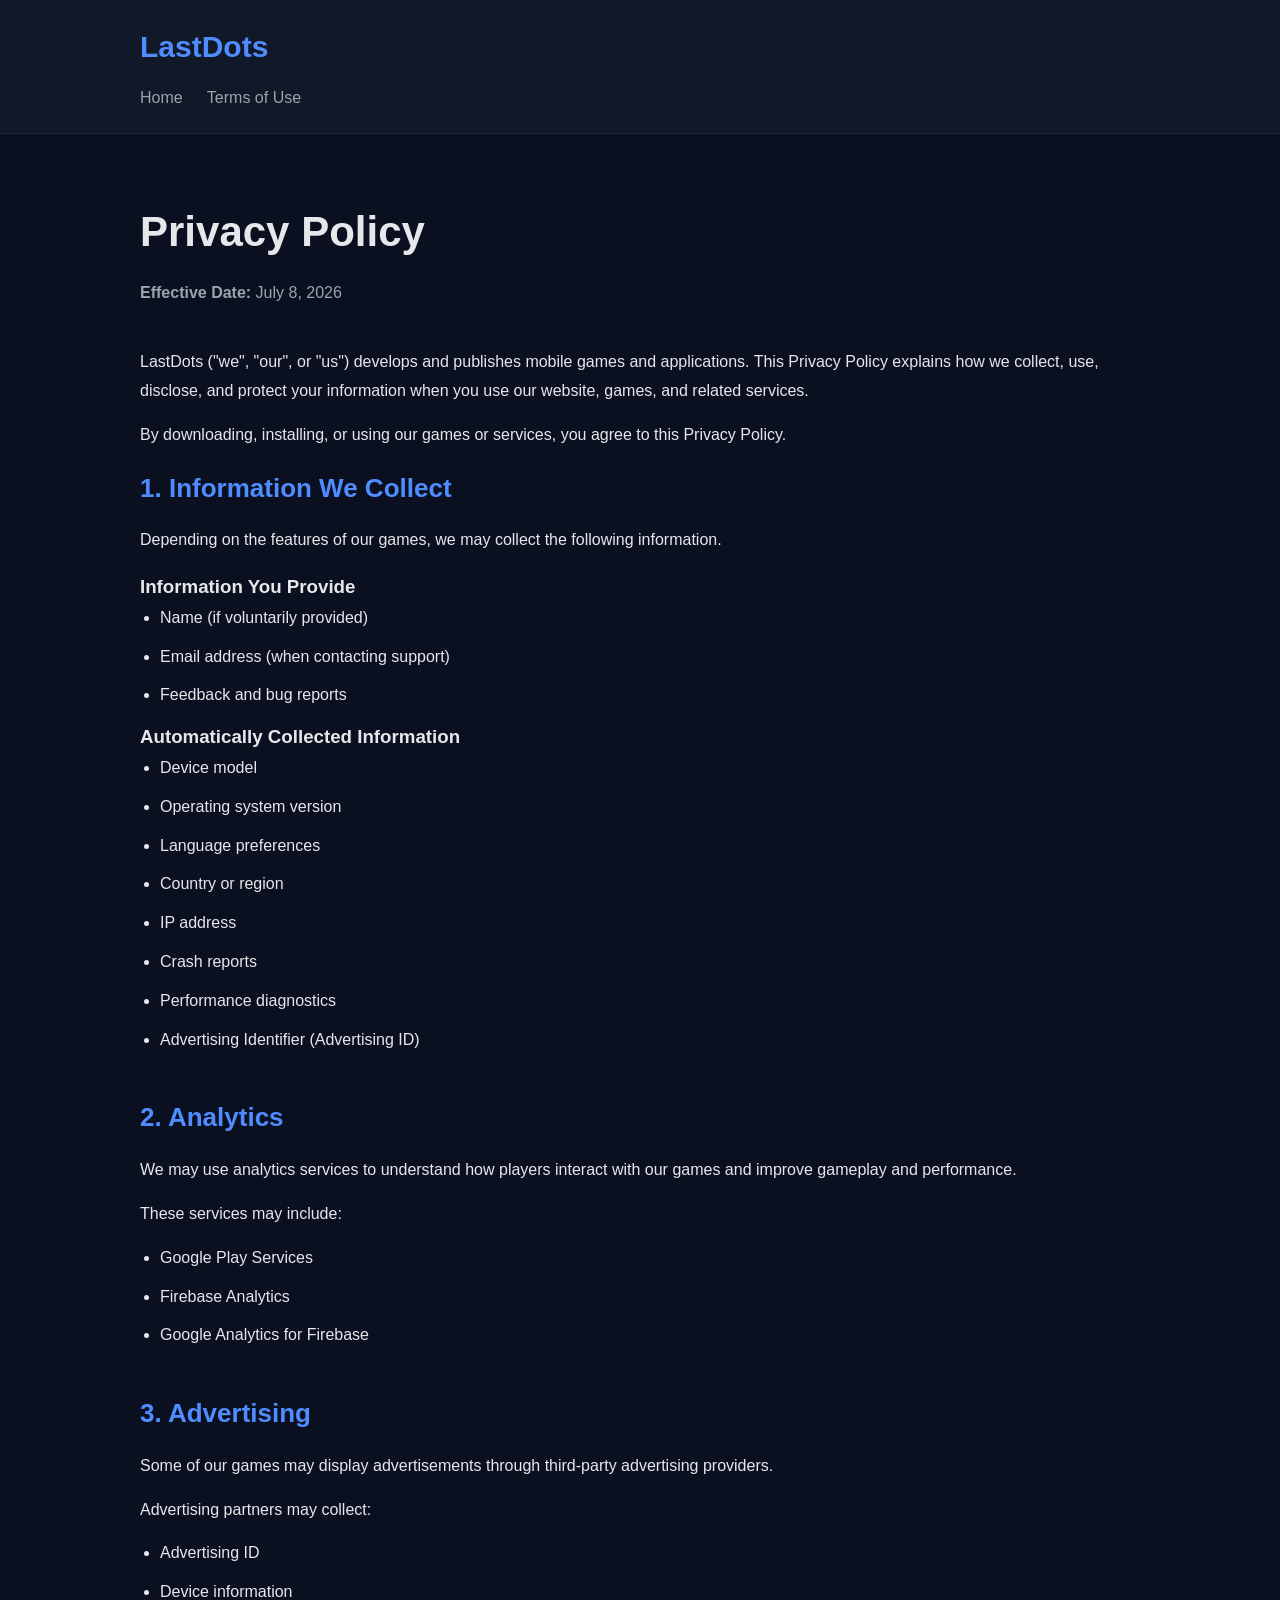
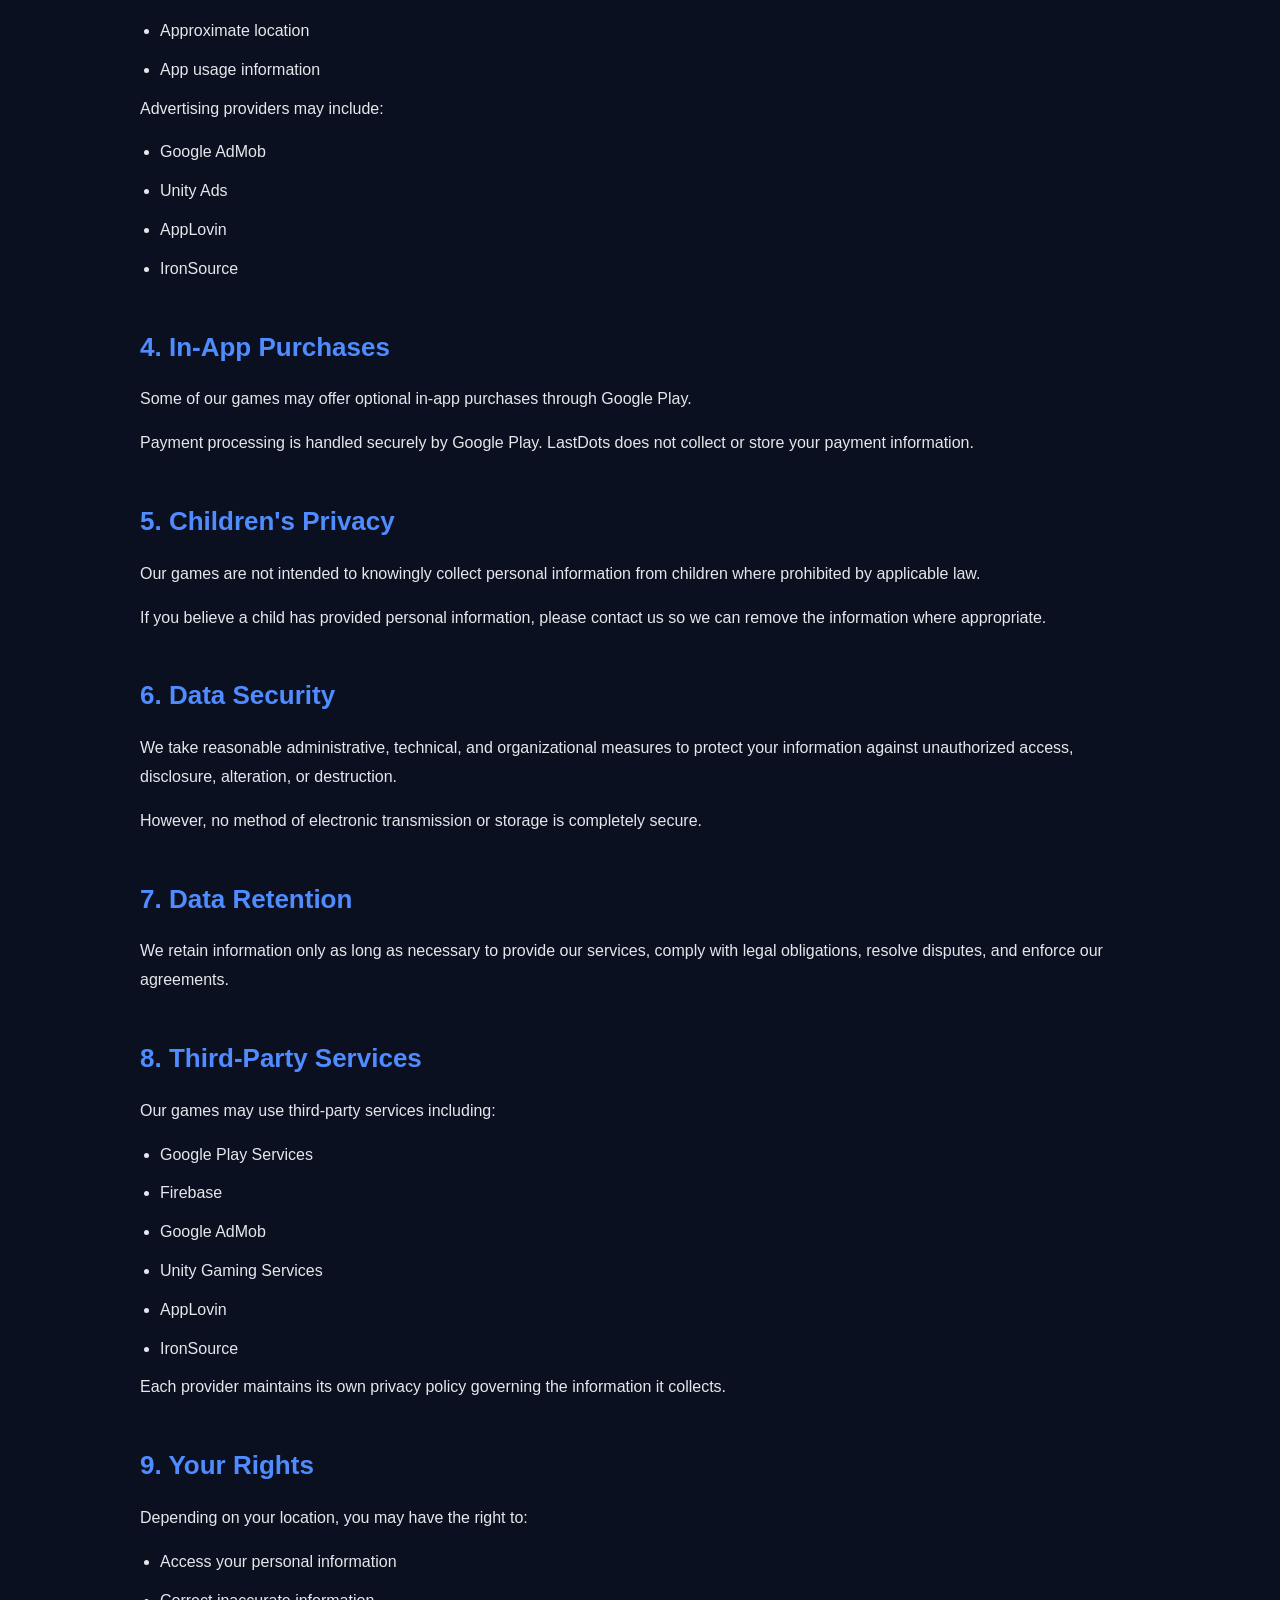
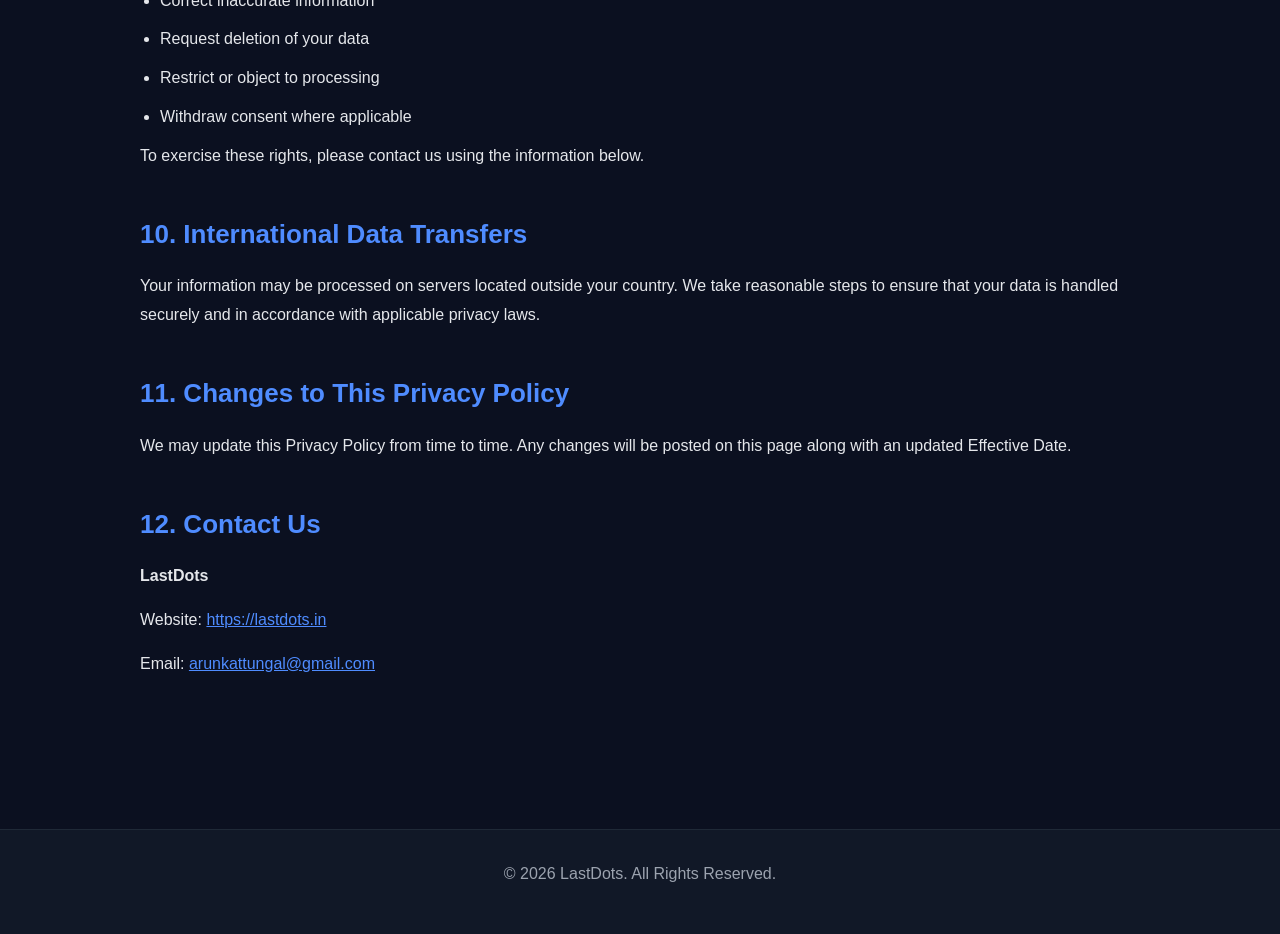
==== privacy.html @ 347b3292 "initial commit" ====
<!DOCTYPE html>
<html lang="en">

<head>
    <meta charset="UTF-8">
    <meta name="viewport" content="width=device-width, initial-scale=1.0">

    <title>Privacy Policy | LastDots</title>

    <meta name="description" content="Privacy Policy for LastDots games and services.">

    <style>
        * {
            margin: 0;
            padding: 0;
            box-sizing: border-box;
        }

        body {
            font-family: Arial,Helvetica,sans-serif;
            background: #0b1020;
            color: #e5e7eb;
            line-height: 1.8;
        }

        header {
            background: #111827;
            padding: 20px;
            border-bottom: 1px solid #1f2937;
        }

        .container {
            width: 90%;
            max-width: 1000px;
            margin: auto;
        }

        .logo {
            font-size: 30px;
            font-weight: bold;
            color: #4F8CFF;
            text-decoration: none;
        }

        nav {
            margin-top: 10px;
        }

            nav a {
                color: #9CA3AF;
                text-decoration: none;
                margin-right: 20px;
            }

                nav a:hover {
                    color: #4F8CFF;
                }

        main {
            padding: 60px 0;
        }

        h1 {
            font-size: 42px;
            margin-bottom: 10px;
        }

        .date {
            color: #9CA3AF;
            margin-bottom: 40px;
        }

        section {
            margin-bottom: 40px;
        }

        h2 {
            color: #4F8CFF;
            margin-bottom: 15px;
            font-size: 26px;
        }

        p {
            margin-bottom: 15px;
        }

        ul {
            padding-left: 20px;
        }

        li {
            margin-bottom: 10px;
        }

        footer {
            background: #111827;
            border-top: 1px solid #1f2937;
            text-align: center;
            padding: 30px;
            color: #9CA3AF;
            margin-top: 50px;
        }

        a {
            color: #4F8CFF;
        }
    </style>

</head>

<body>

    <header>

        <div class="container">

            <a href="index.html" class="logo">LastDots</a>

            <nav>
                <a href="index.html">Home</a>
                <a href="terms.html">Terms of Use</a>
            </nav>

        </div>

    </header>

    <main class="container">

        <h1>Privacy Policy</h1>

        <p class="date"><strong>Effective Date:</strong> July 8, 2026</p>

        <p>
            LastDots ("we", "our", or "us") develops and publishes mobile games and applications. This Privacy Policy explains how we collect, use, disclose, and protect your information when you use our website, games, and related services.
        </p>

        <p>
            By downloading, installing, or using our games or services, you agree to this Privacy Policy.
        </p>

        <section>

            <h2>1. Information We Collect</h2>

            <p>Depending on the features of our games, we may collect the following information.</p>

            <h3>Information You Provide</h3>

            <ul>
                <li>Name (if voluntarily provided)</li>
                <li>Email address (when contacting support)</li>
                <li>Feedback and bug reports</li>
            </ul>

            <h3>Automatically Collected Information</h3>

            <ul>
                <li>Device model</li>
                <li>Operating system version</li>
                <li>Language preferences</li>
                <li>Country or region</li>
                <li>IP address</li>
                <li>Crash reports</li>
                <li>Performance diagnostics</li>
                <li>Advertising Identifier (Advertising ID)</li>
            </ul>

        </section>

        <section>

            <h2>2. Analytics</h2>

            <p>
                We may use analytics services to understand how players interact with our games and improve gameplay and performance.
            </p>

            <p>These services may include:</p>

            <ul>
                <li>Google Play Services</li>
                <li>Firebase Analytics</li>
                <li>Google Analytics for Firebase</li>
            </ul>

        </section>

        <section>

            <h2>3. Advertising</h2>

            <p>
                Some of our games may display advertisements through third-party advertising providers.
            </p>

            <p>Advertising partners may collect:</p>

            <ul>
                <li>Advertising ID</li>
                <li>Device information</li>
                <li>Approximate location</li>
                <li>App usage information</li>
            </ul>

            <p>Advertising providers may include:</p>

            <ul>
                <li>Google AdMob</li>
                <li>Unity Ads</li>
                <li>AppLovin</li>
                <li>IronSource</li>
            </ul>

        </section>

        <section>

            <h2>4. In-App Purchases</h2>

            <p>
                Some of our games may offer optional in-app purchases through Google Play.
            </p>

            <p>
                Payment processing is handled securely by Google Play. LastDots does not collect or store your payment information.
            </p>

        </section>

        <section>

            <h2>5. Children's Privacy</h2>

            <p>
                Our games are not intended to knowingly collect personal information from children where prohibited by applicable law.
            </p>

            <p>
                If you believe a child has provided personal information, please contact us so we can remove the information where appropriate.
            </p>

        </section>

        <section>

            <h2>6. Data Security</h2>

            <p>
                We take reasonable administrative, technical, and organizational measures to protect your information against unauthorized access, disclosure, alteration, or destruction.
            </p>

            <p>
                However, no method of electronic transmission or storage is completely secure.
            </p>

        </section>

        <section>

            <h2>7. Data Retention</h2>

            <p>
                We retain information only as long as necessary to provide our services, comply with legal obligations, resolve disputes, and enforce our agreements.
            </p>

        </section>

        <section>

            <h2>8. Third-Party Services</h2>

            <p>Our games may use third-party services including:</p>

            <ul>
                <li>Google Play Services</li>
                <li>Firebase</li>
                <li>Google AdMob</li>
                <li>Unity Gaming Services</li>
                <li>AppLovin</li>
                <li>IronSource</li>
            </ul>

            <p>
                Each provider maintains its own privacy policy governing the information it collects.
            </p>

        </section>

        <section>

            <h2>9. Your Rights</h2>

            <p>
                Depending on your location, you may have the right to:
            </p>

            <ul>
                <li>Access your personal information</li>
                <li>Correct inaccurate information</li>
                <li>Request deletion of your data</li>
                <li>Restrict or object to processing</li>
                <li>Withdraw consent where applicable</li>
            </ul>

            <p>
                To exercise these rights, please contact us using the information below.
            </p>

        </section>

        <section>

            <h2>10. International Data Transfers</h2>

            <p>
                Your information may be processed on servers located outside your country. We take reasonable steps to ensure that your data is handled securely and in accordance with applicable privacy laws.
            </p>

        </section>

        <section>

            <h2>11. Changes to This Privacy Policy</h2>

            <p>
                We may update this Privacy Policy from time to time. Any changes will be posted on this page along with an updated Effective Date.
            </p>

        </section>

        <section>

            <h2>12. Contact Us</h2>

            <p><strong>LastDots</strong></p>

            <p>
                Website:
                <a href="https://lastdots.in">https://lastdots.in</a>
            </p>

            <p>
                Email:
                <a href="mailto:arunkattungal@gmail.com">arunkattungal@gmail.com</a>
            </p>

        </section>

    </main>

    <footer>

        <p>© 2026 LastDots. All Rights Reserved.</p>

    </footer>

</body>

</html>
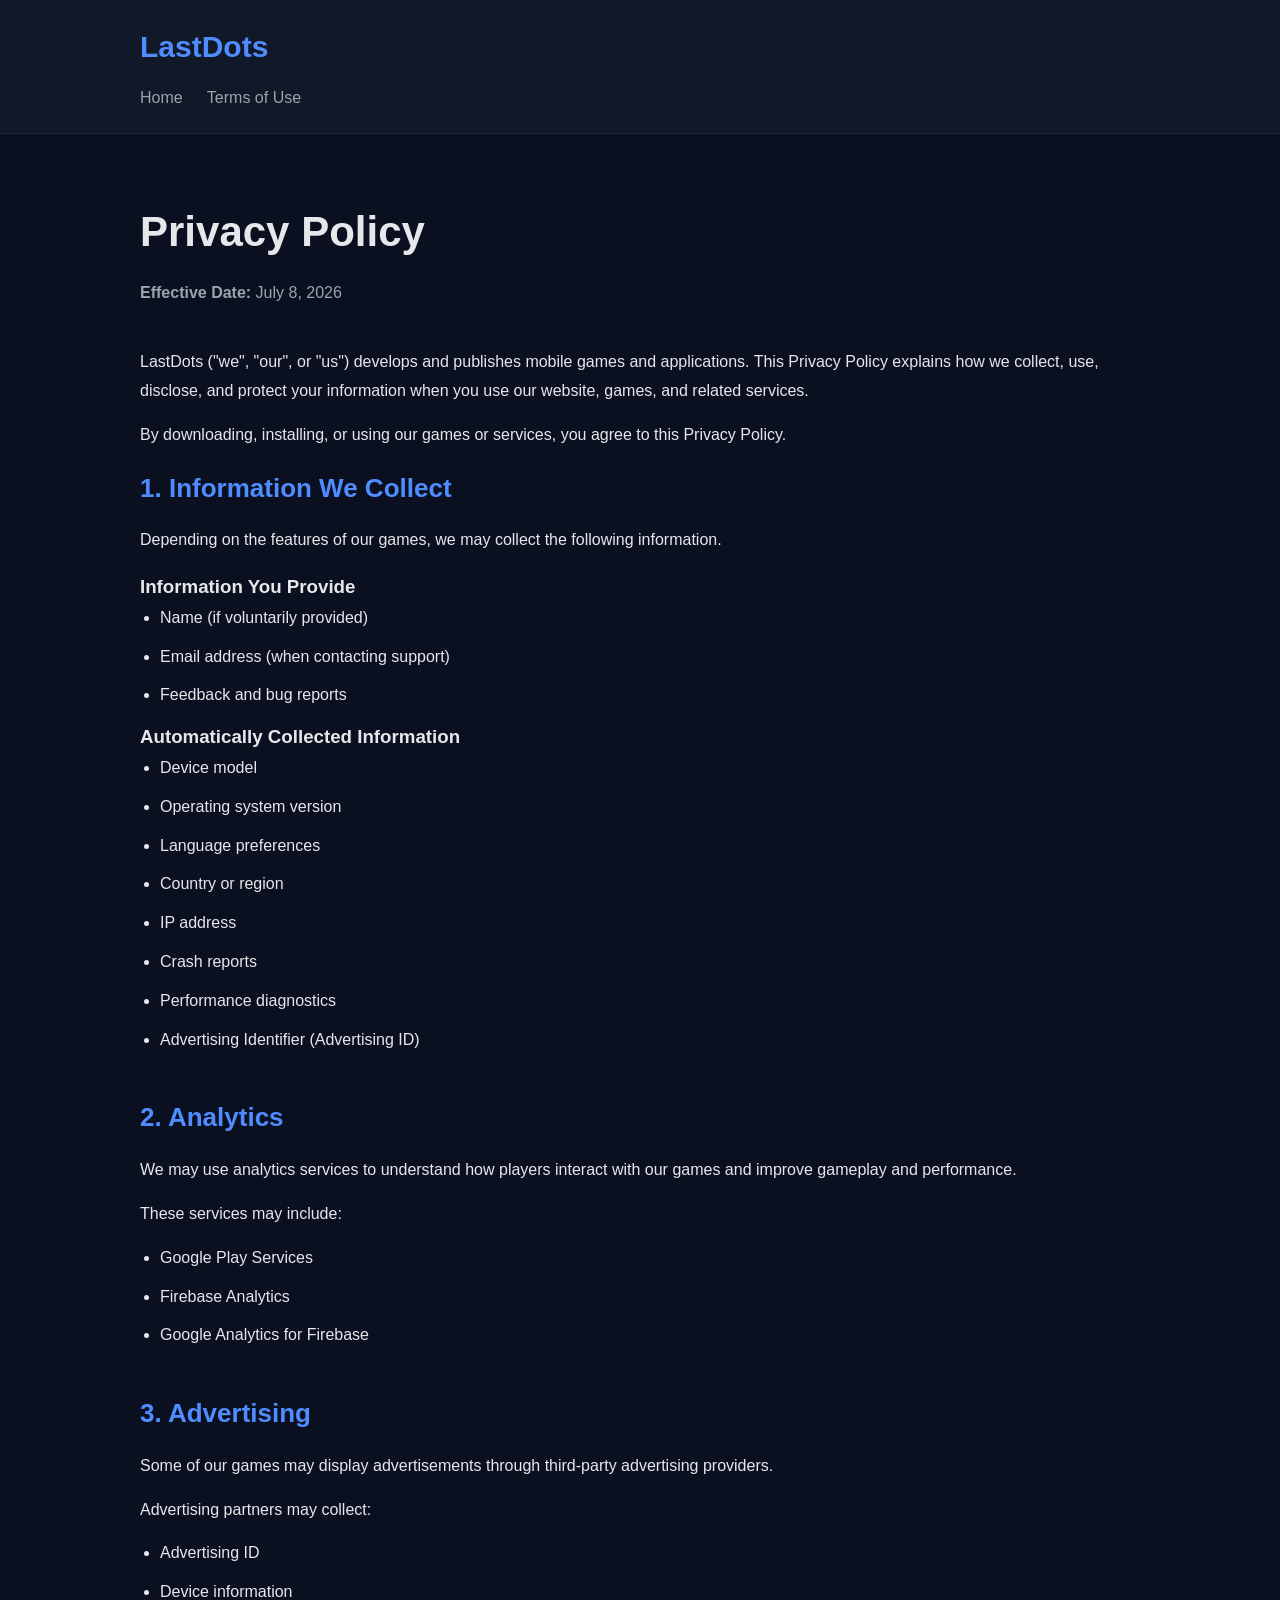
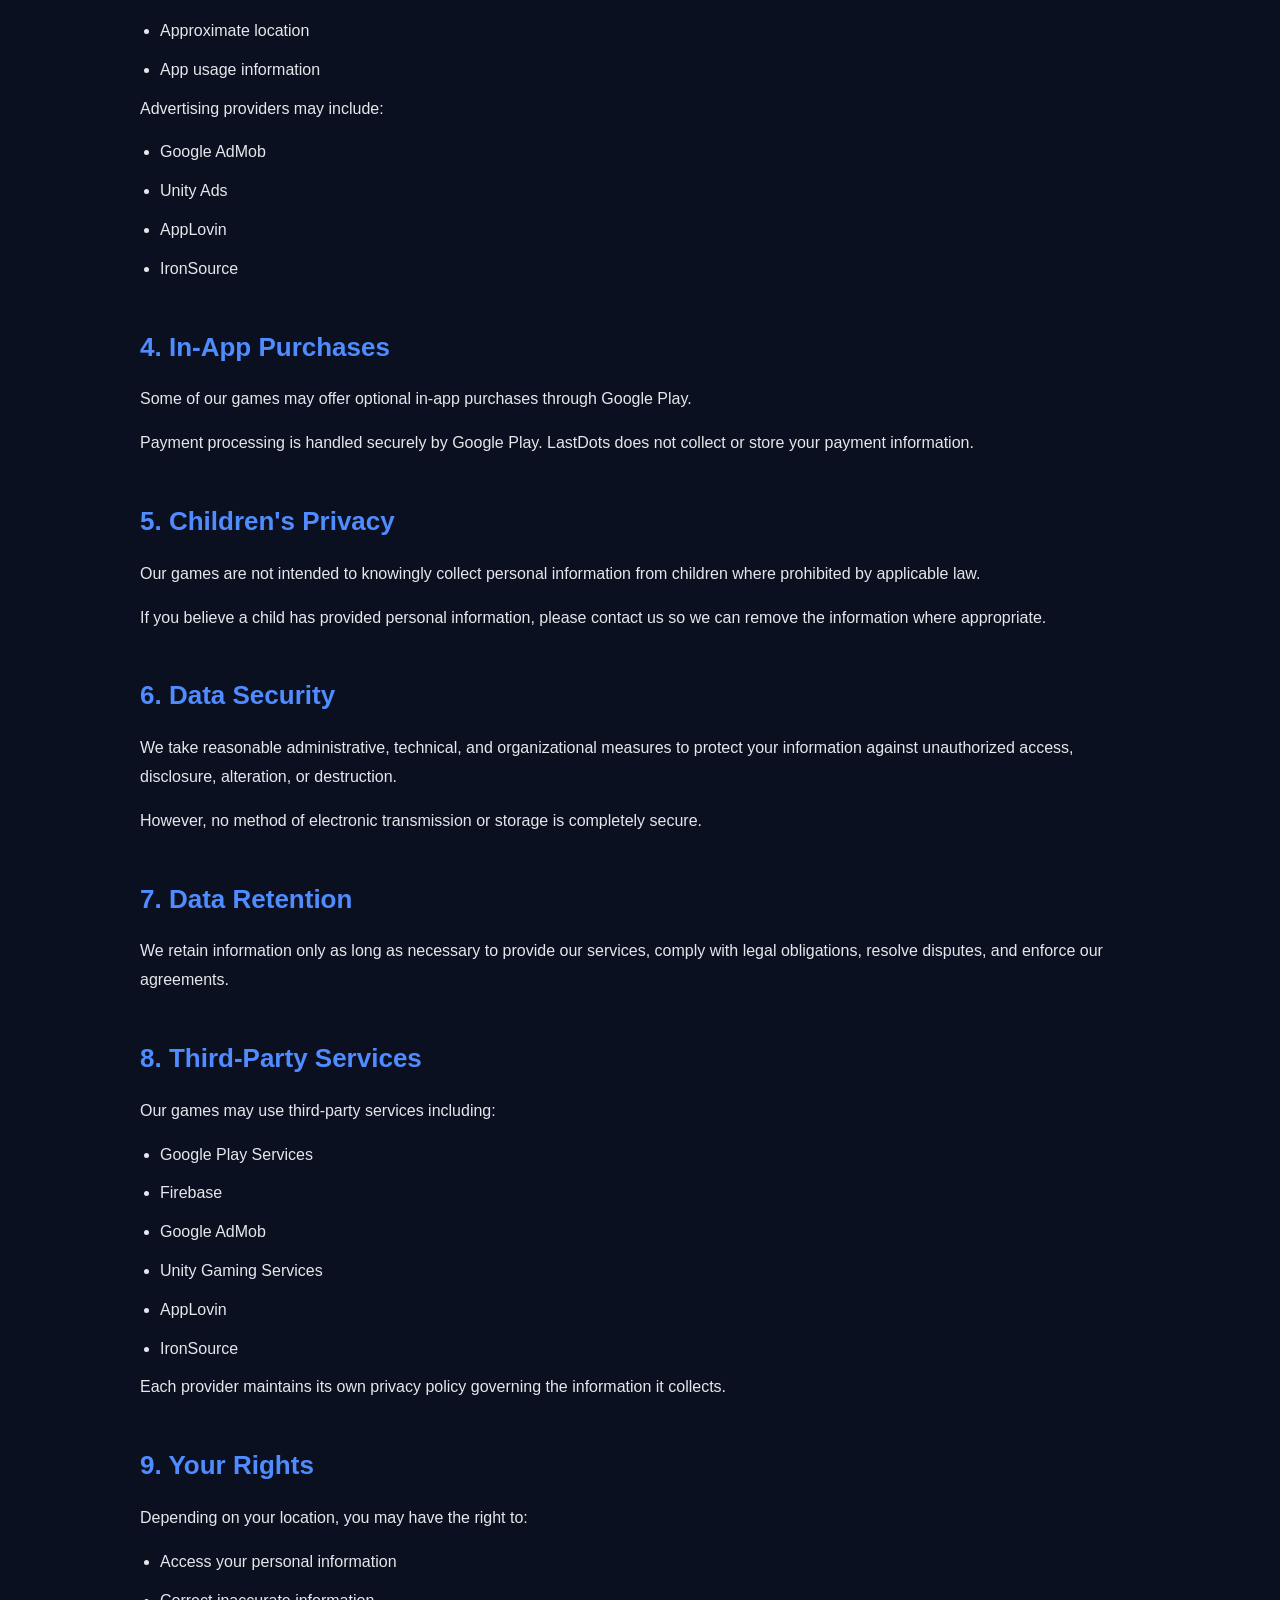
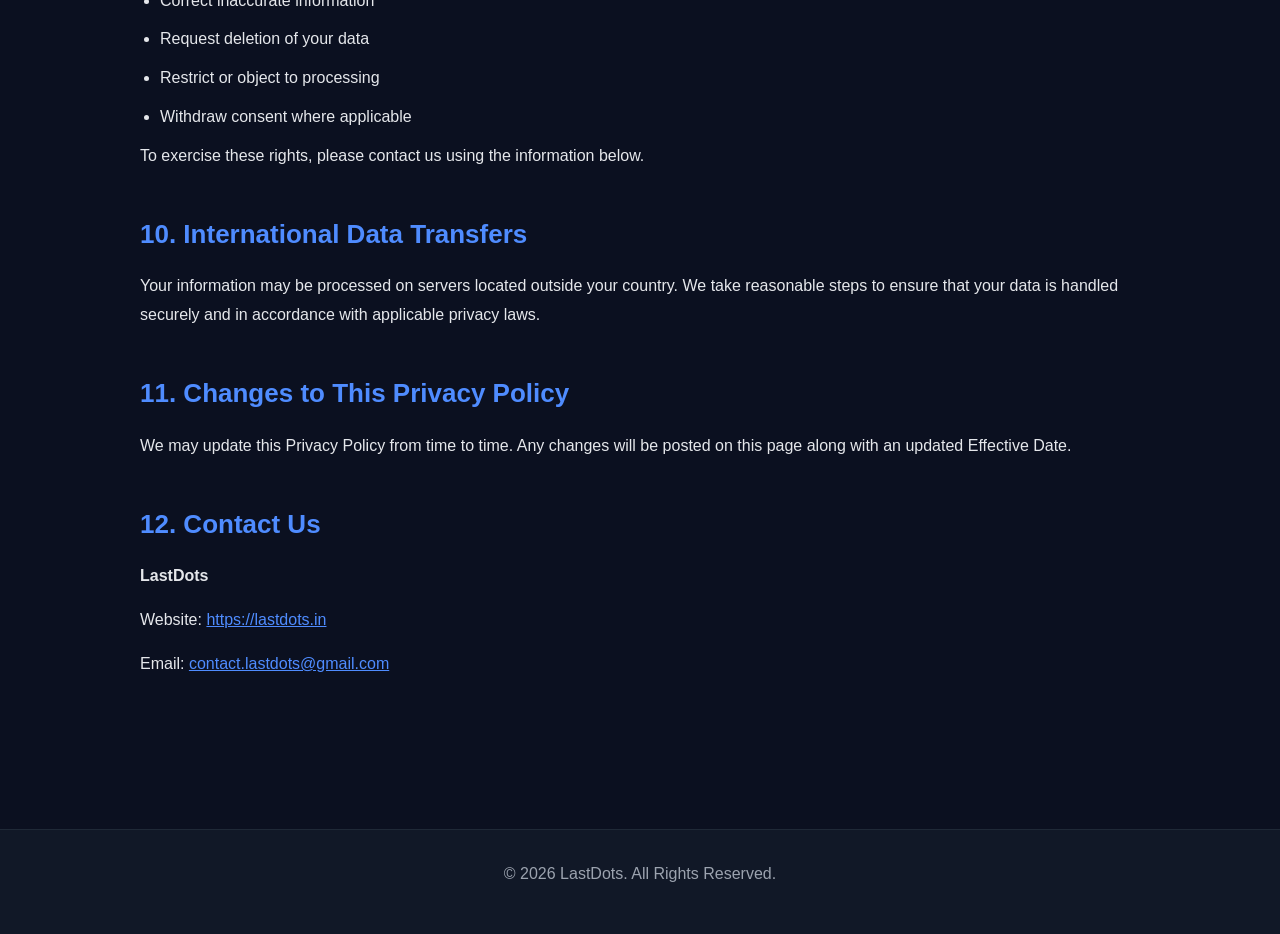
==== commit ab1fc1af: "change in mail id" ====
--- a/privacy.html
+++ b/privacy.html
@@ -342,7 +342,7 @@
 
             <p>
                 Email:
-                <a href="mailto:arunkattungal@gmail.com">arunkattungal@gmail.com</a>
+                <a href="mailto:contact.lastdots@gmail.com">contact.lastdots@gmail.com</a>
             </p>
 
         </section>
